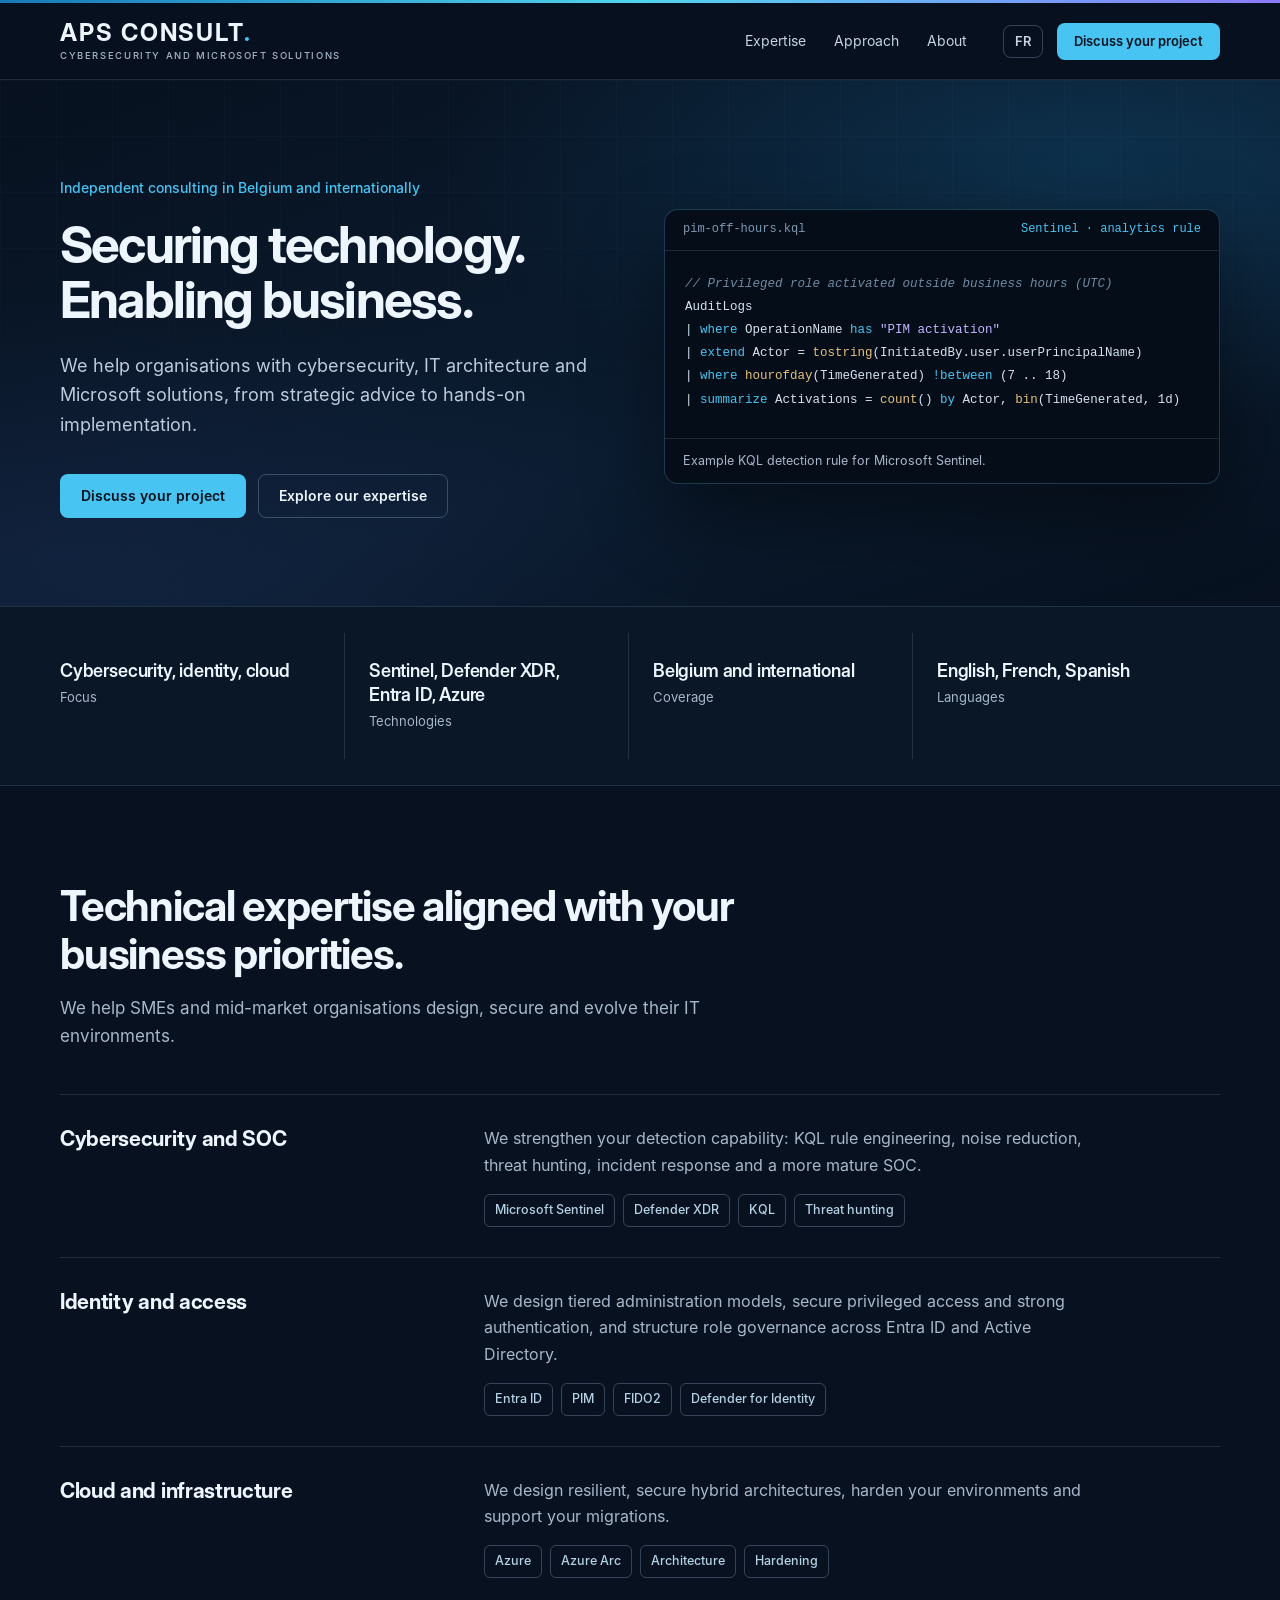
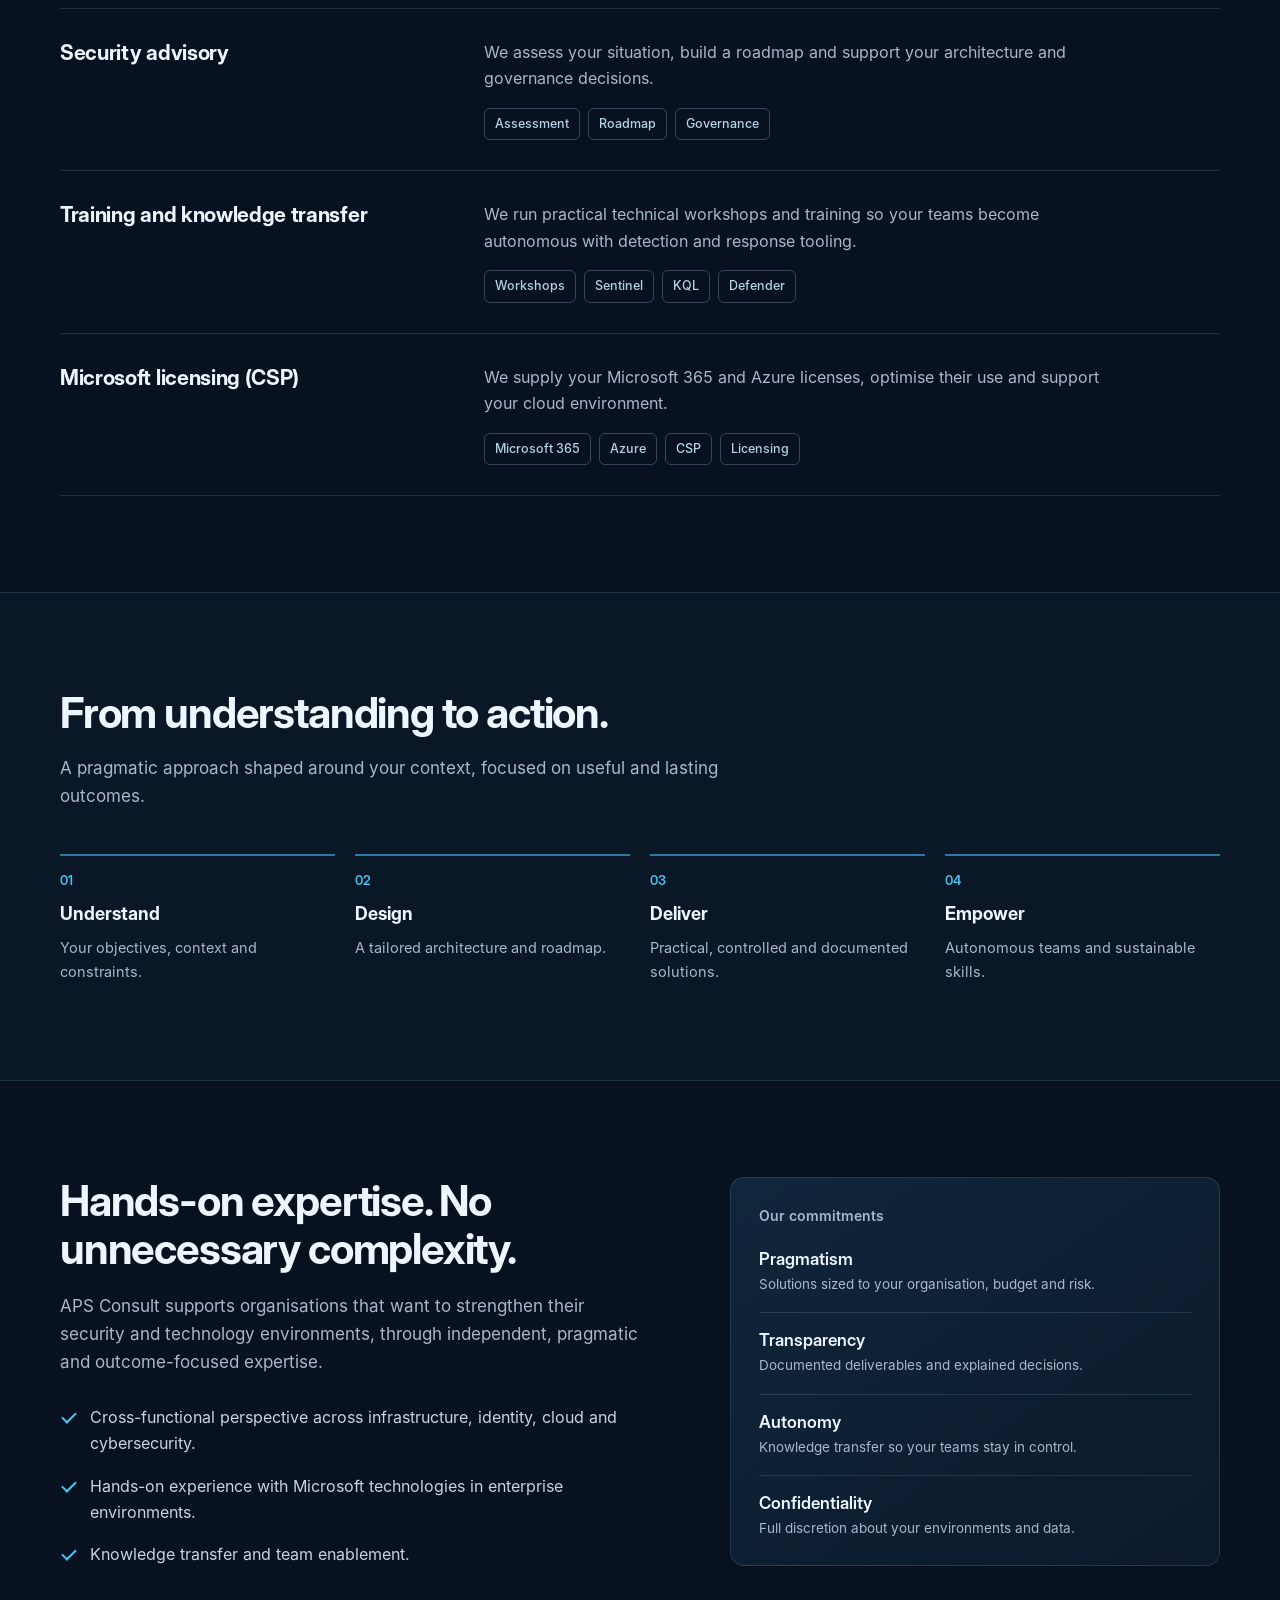
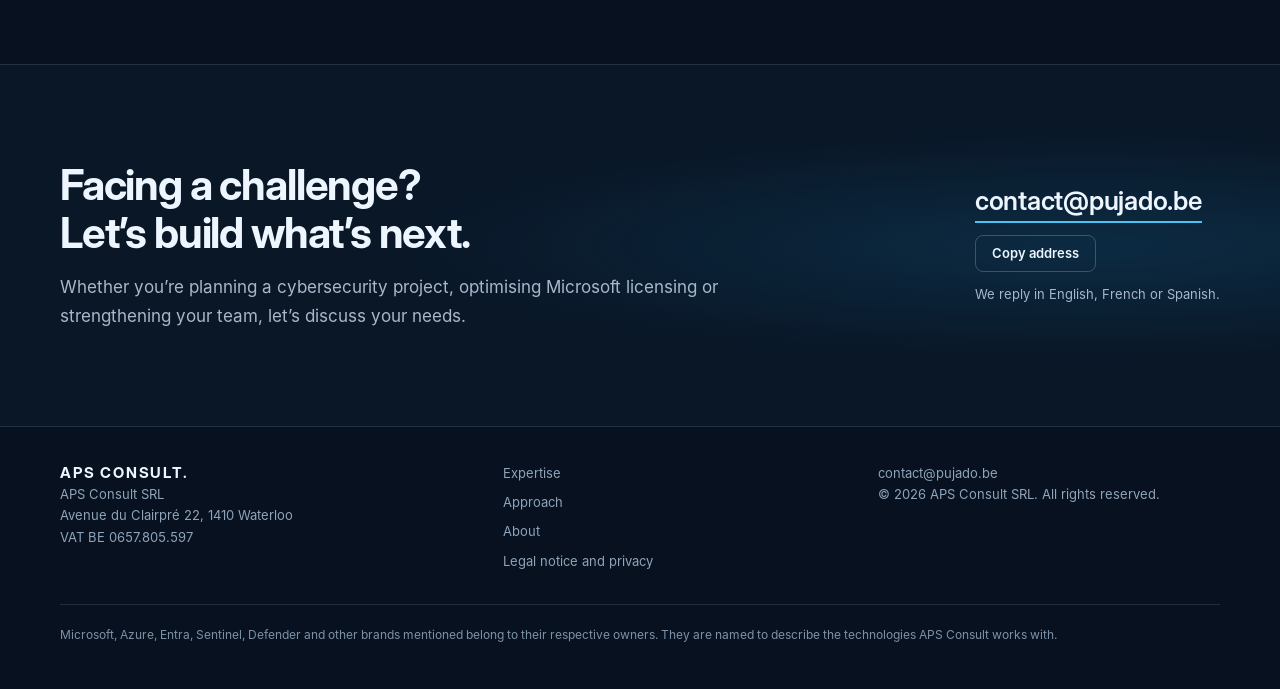
==== en/index.html @ bc7fdc6e "Add files via upload" ====
<!doctype html>
<html lang="en">
<head>
  <meta charset="utf-8">
  <meta name="viewport" content="width=device-width, initial-scale=1">
  <title>APS Consult | Cybersecurity, IT architecture and Microsoft consulting</title>
  <meta name="description" content="APS Consult — independent consulting in cybersecurity, IT architecture and Microsoft solutions (Sentinel, Defender XDR, Entra ID, Azure). Belgium and international.">
  <meta name="theme-color" content="#07111f">
  <meta name="color-scheme" content="dark">
  <meta name="referrer" content="strict-origin-when-cross-origin">
  <meta http-equiv="Content-Security-Policy" content="default-src 'self'; img-src 'self' data:; style-src 'self'; script-src 'self'; font-src 'self'; object-src 'none'; base-uri 'self'; form-action 'self'">
  <link rel="canonical" href="https://pujado.be/en/">
  <link rel="alternate" hreflang="fr" href="https://pujado.be/">
  <link rel="alternate" hreflang="en" href="https://pujado.be/en/">
  <link rel="alternate" hreflang="x-default" href="https://pujado.be/">
  <link rel="icon" href="/assets/favicon.svg" type="image/svg+xml">
  <link rel="icon" href="/favicon.ico" sizes="48x48">
  <link rel="apple-touch-icon" href="/assets/apple-touch-icon.png">
  <link rel="preload" href="/assets/fonts/InterDisplay-Bold.woff2" as="font" type="font/woff2" crossorigin>
  <link rel="stylesheet" href="/assets/style.css">
  <script src="/assets/main.js"></script>
  <meta property="og:type" content="website">
  <meta property="og:site_name" content="APS Consult">
  <meta property="og:locale" content="en_GB">
  <meta property="og:title" content="APS Consult | Cybersecurity, IT architecture and Microsoft consulting">
  <meta property="og:description" content="APS Consult — independent consulting in cybersecurity, IT architecture and Microsoft solutions (Sentinel, Defender XDR, Entra ID, Azure). Belgium and international.">
  <meta property="og:url" content="https://pujado.be/en/">
  <meta property="og:image" content="https://pujado.be/assets/og-image.png">
  <meta property="og:image:width" content="1200">
  <meta property="og:image:height" content="630">
  <meta property="og:image:alt" content="APS Consult — Cybersecurity and Microsoft solutions">
  <meta name="twitter:card" content="summary_large_image">
  <meta name="twitter:title" content="APS Consult | Cybersecurity, IT architecture and Microsoft consulting">
  <meta name="twitter:description" content="APS Consult — independent consulting in cybersecurity, IT architecture and Microsoft solutions (Sentinel, Defender XDR, Entra ID, Azure). Belgium and international.">
  <meta name="twitter:image" content="https://pujado.be/assets/og-image.png">
  <script type="application/ld+json">{"@context":"https://schema.org","@type":"ProfessionalService","name":"APS Consult","url":"https://pujado.be/en/","email":"contact@pujado.be","legalName":"APS Consult SRL","vatID":"BE0657805597","address":{"@type":"PostalAddress","streetAddress":"Avenue du Clairpré 22","postalCode":"1410","addressLocality":"Waterloo","addressCountry":"BE"},"description":"APS Consult — independent consulting in cybersecurity, IT architecture and Microsoft solutions (Sentinel, Defender XDR, Entra ID, Azure). Belgium and international.","areaServed":["BE","EU"],"knowsLanguage":["fr","en","es"],"knowsAbout":["Cybersecurity","Microsoft Sentinel","Microsoft Defender XDR","Microsoft Entra ID","Azure","IT architecture","Identity and access management"]}</script>
</head>
<body>
<a class="skip" href="#main">Skip to content</a>
<div class="topline"></div>
<header class="site-header"><div class="wrap nav">
  <a class="brand" href="/en/" aria-label="APS Consult — home"><b>APS CONSULT<i>.</i></b><small>Cybersecurity and Microsoft solutions</small></a>
  <button class="menu-toggle" type="button" aria-expanded="false" aria-controls="nav-panel" data-open="Menu" data-close="Close">Menu</button>
  <div class="nav-panel" id="nav-panel">
    <nav aria-label="Main navigation"><a href="/en/#services">Expertise</a><a href="/en/#approach">Approach</a><a href="/en/#about">About</a></nav>
    <div class="nav-actions">
      <a class="lang" href="/" hreflang="fr" lang="fr" aria-label="Français">FR</a>
      <a class="btn primary small" href="/en/#contact">Discuss your project</a>
    </div>
  </div>
</div></header>

<main id="main">
<section class="hero"><div class="wrap hero-grid">
  <div>
    <p class="kicker">Independent consulting in Belgium and internationally</p>
    <h1>Securing technology.<br>Enabling business.</h1>
    <p class="lead">We help organisations with cybersecurity, IT architecture and Microsoft solutions, from strategic advice to hands-on implementation.</p>
    <div class="actions"><a class="btn primary" href="#contact">Discuss your project</a><a class="btn ghost" href="#services">Explore our expertise</a></div>
  </div>
  <figure class="code-panel">
    <div class="code-bar"><span>pim-off-hours.kql</span><span>Sentinel · analytics rule</span></div>
    <pre><code><span class="ln"><span class="c">// Privileged role activated outside business hours (UTC)</span></span><span class="ln">AuditLogs</span><span class="ln">| <span class="k">where</span> OperationName <span class="k">has</span> <span class="s">"PIM activation"</span></span><span class="ln">| <span class="k">extend</span> Actor = <span class="f">tostring</span>(InitiatedBy.user.userPrincipalName)</span><span class="ln">| <span class="k">where</span> <span class="f">hourofday</span>(TimeGenerated) <span class="k">!between</span> (7 .. 18)</span><span class="ln">| <span class="k">summarize</span> Activations = <span class="f">count</span>() <span class="k">by</span> Actor, <span class="f">bin</span>(TimeGenerated, 1d)</span></code></pre>
    <figcaption>Example KQL detection rule for Microsoft Sentinel.</figcaption>
  </figure>
</div></section>

<div class="facts"><div class="wrap"><dl aria-label="Key facts"><div><dt>Focus</dt><dd>Cybersecurity, identity, cloud</dd></div><div><dt>Technologies</dt><dd>Sentinel, Defender XDR, Entra ID, Azure</dd></div><div><dt>Coverage</dt><dd>Belgium and international</dd></div><div><dt>Languages</dt><dd>English, French, Spanish</dd></div></dl></div></div>

<section id="services"><div class="wrap">
  <div class="section-head"><h2>Technical expertise aligned with your business priorities.</h2><p>We help SMEs and mid-market organisations design, secure and evolve their IT environments.</p></div>
  <div class="services">
    <article class="service"><h3>Cybersecurity and SOC</h3><div><p>We strengthen your detection capability: KQL rule engineering, noise reduction, threat hunting, incident response and a more mature SOC.</p><ul class="tags"><li>Microsoft Sentinel</li><li>Defender XDR</li><li>KQL</li><li>Threat hunting</li></ul></div></article>
    <article class="service"><h3>Identity and access</h3><div><p>We design tiered administration models, secure privileged access and strong authentication, and structure role governance across Entra ID and Active Directory.</p><ul class="tags"><li>Entra ID</li><li>PIM</li><li>FIDO2</li><li>Defender for Identity</li></ul></div></article>
    <article class="service"><h3>Cloud and infrastructure</h3><div><p>We design resilient, secure hybrid architectures, harden your environments and support your migrations.</p><ul class="tags"><li>Azure</li><li>Azure Arc</li><li>Architecture</li><li>Hardening</li></ul></div></article>
    <article class="service"><h3>Security advisory</h3><div><p>We assess your situation, build a roadmap and support your architecture and governance decisions.</p><ul class="tags"><li>Assessment</li><li>Roadmap</li><li>Governance</li></ul></div></article>
    <article class="service"><h3>Training and knowledge transfer</h3><div><p>We run practical technical workshops and training so your teams become autonomous with detection and response tooling.</p><ul class="tags"><li>Workshops</li><li>Sentinel</li><li>KQL</li><li>Defender</li></ul></div></article>
    <article class="service" id="csp"><h3>Microsoft licensing (CSP)</h3><div><p>We supply your Microsoft 365 and Azure licenses, optimise their use and support your cloud environment.</p><ul class="tags"><li>Microsoft 365</li><li>Azure</li><li>CSP</li><li>Licensing</li></ul></div></article>
    </div>
</div></section>

<section class="alt" id="approach"><div class="wrap">
  <div class="section-head"><h2>From understanding to action.</h2><p>A pragmatic approach shaped around your context, focused on useful and lasting outcomes.</p></div>
  <ol class="steps"><li class="step"><h3>Understand</h3><p>Your objectives, context and constraints.</p></li><li class="step"><h3>Design</h3><p>A tailored architecture and roadmap.</p></li><li class="step"><h3>Deliver</h3><p>Practical, controlled and documented solutions.</p></li><li class="step"><h3>Empower</h3><p>Autonomous teams and sustainable skills.</p></li></ol>
</div></section>

<section class="about" id="about"><div class="wrap about-grid">
  <div>
    <h2>Hands-on expertise. No unnecessary complexity.</h2>
    <p class="intro">APS Consult supports organisations that want to strengthen their security and technology environments, through independent, pragmatic and outcome-focused expertise.</p>
    <ul class="checks"><li>Cross-functional perspective across infrastructure, identity, cloud and cybersecurity.</li><li>Hands-on experience with Microsoft technologies in enterprise environments.</li><li>Knowledge transfer and team enablement.</li></ul>
  </div>
  <div class="pillars"><h3>Our commitments</h3><ul><li><strong>Pragmatism</strong><span>Solutions sized to your organisation, budget and risk.</span></li><li><strong>Transparency</strong><span>Documented deliverables and explained decisions.</span></li><li><strong>Autonomy</strong><span>Knowledge transfer so your teams stay in control.</span></li><li><strong>Confidentiality</strong><span>Full discretion about your environments and data.</span></li></ul></div>
</div></section>

<section class="contact" id="contact"><div class="wrap contact-box">
  <div><h2>Facing a challenge?<br>Let’s build what’s next.</h2><p>Whether you’re planning a cybersecurity project, optimising Microsoft licensing or strengthening your team, let’s discuss your needs.</p></div>
  <div class="contact-actions">
    <a class="mail" href="mailto:contact@pujado.be?subject=Contact%20from%20pujado.be">contact@pujado.be</a>
    <button class="btn ghost small js-only" type="button" data-copy="contact@pujado.be" data-done="Address copied">Copy address</button>
    <small>We reply in English, French or Spanish.</small>
  </div>
</div></section>
</main>
<footer><div class="wrap foot">
  <div><strong>APS CONSULT.</strong><br>APS Consult SRL<br>Avenue du Clairpré 22, 1410 Waterloo<br>VAT BE 0657.805.597</div>
  <div><ul><li><a href="/en/#services">Expertise</a></li><li><a href="/en/#approach">Approach</a></li><li><a href="/en/#about">About</a></li><li><a href="/en/legal-notice.html">Legal notice and privacy</a></li></ul></div>
  <div><a href="mailto:contact@pujado.be">contact@pujado.be</a><br>© 2026 APS Consult SRL. All rights reserved.</div>
  <p class="fineprint">Microsoft, Azure, Entra, Sentinel, Defender and other brands mentioned belong to their respective owners. They are named to describe the technologies APS Consult works with.</p>
</div></footer>
</body>
</html>
---- assets/style.css ----
/* PUJADO — shared stylesheet. Self-hosted fonts, no third-party requests. */
@font-face{font-family:"Inter";src:url(/assets/fonts/Inter-Regular.woff2) format("woff2");font-weight:400;font-style:normal;font-display:swap}
@font-face{font-family:"Inter";src:url(/assets/fonts/Inter-Medium.woff2) format("woff2");font-weight:500;font-style:normal;font-display:swap}
@font-face{font-family:"Inter";src:url(/assets/fonts/Inter-SemiBold.woff2) format("woff2");font-weight:600;font-style:normal;font-display:swap}
@font-face{font-family:"Inter Display";src:url(/assets/fonts/InterDisplay-SemiBold.woff2) format("woff2");font-weight:600;font-style:normal;font-display:swap}
@font-face{font-family:"Inter Display";src:url(/assets/fonts/InterDisplay-Bold.woff2) format("woff2");font-weight:700;font-style:normal;font-display:swap}

:root{
  --bg:#07111f;--bg-2:#091727;--panel:#0d1b2d;--code:#050d18;
  --text:#edf5ff;--muted:#a8b8cb;--soft:#c6d4e3;
  --blue:#47c4f2;--violet:#8c7bff;--line:rgba(164,190,220,.16);--line-strong:rgba(164,190,220,.3);
  --max:1160px;
  --font:"Inter",system-ui,-apple-system,"Segoe UI",Roboto,"Helvetica Neue",Arial,sans-serif;
  --display:"Inter Display","Inter",system-ui,-apple-system,"Segoe UI",Roboto,Arial,sans-serif;
  --mono:ui-monospace,"SF Mono","Cascadia Code",Consolas,"Liberation Mono",Menlo,monospace;
}
*{box-sizing:border-box}
html{-webkit-text-size-adjust:100%;scroll-padding-top:92px}
@media (prefers-reduced-motion:no-preference){html{scroll-behavior:smooth}}
body{margin:0;background:var(--bg);color:var(--text);font:400 16px/1.65 var(--font);-webkit-font-smoothing:antialiased;text-rendering:optimizeLegibility}
img,svg{max-width:100%}
a{color:inherit;text-decoration:none}
p{margin:0}
.wrap{width:min(var(--max),calc(100% - 48px));margin-inline:auto}
:focus-visible{outline:2px solid var(--blue);outline-offset:3px;border-radius:4px}
.skip{position:absolute;left:16px;top:-60px;background:var(--blue);color:#04111d;font-weight:600;padding:10px 16px;border-radius:8px;z-index:100}
.skip:focus{top:12px}

/* Buttons */
.btn{display:inline-flex;align-items:center;justify-content:center;gap:8px;font:600 14px/1 var(--font);padding:14px 20px;border-radius:8px;border:1px solid transparent;cursor:pointer;transition:background-color .2s,border-color .2s,color .2s}
.btn.primary{background:var(--blue);color:#04111d}
.btn.primary:hover{background:#7ad8f7}
.btn.ghost{border-color:var(--line-strong);color:var(--text);background:transparent}
.btn.ghost:hover{border-color:var(--blue);color:var(--blue)}
.btn.small{padding:11px 16px;font-size:13px}

/* Header */
.topline{height:3px;background:linear-gradient(90deg,#1679b9,#51d4ed,var(--violet))}
.site-header{position:sticky;top:0;z-index:50;background:rgba(7,17,31,.92);-webkit-backdrop-filter:blur(14px);backdrop-filter:blur(14px);border-bottom:1px solid var(--line)}
.nav{min-height:76px;display:flex;align-items:center;justify-content:space-between;gap:24px}
.brand{display:flex;flex-direction:column;line-height:1}
.brand b{font:700 24px/1 var(--display);letter-spacing:.08em}
.brand b i{font-style:normal;color:var(--blue)}
.brand small{margin-top:6px;font:500 9.5px/1 var(--font);letter-spacing:.17em;text-transform:uppercase;color:var(--muted);white-space:nowrap}
.nav-panel{display:flex;align-items:center;gap:36px}
.nav-panel nav{display:flex;gap:28px;font-size:14px;color:var(--soft)}
.nav-panel nav a{padding:6px 0;border-bottom:1px solid transparent}
.nav-panel nav a:hover{color:var(--blue);border-bottom-color:var(--blue)}
.nav-actions{display:flex;align-items:center;gap:14px}
.lang{font:600 13px/1 var(--font);padding:9px 11px;border:1px solid var(--line-strong);border-radius:8px;color:var(--soft)}
.lang:hover{border-color:var(--blue);color:var(--blue)}
.menu-toggle{display:none;font:600 13px/1 var(--font);color:var(--text);background:transparent;border:1px solid var(--line-strong);border-radius:8px;padding:10px 14px;cursor:pointer}

/* Hero */
.hero{position:relative;overflow:hidden;padding:96px 0 88px;background:radial-gradient(ellipse at 85% 15%,rgba(25,128,185,.22),transparent 42%),radial-gradient(ellipse at 5% 90%,rgba(67,91,180,.12),transparent 38%),linear-gradient(160deg,#07111f,#0b1c30 60%,#07111f)}
.hero::after{content:"";position:absolute;inset:0;background-image:linear-gradient(rgba(117,173,218,.04) 1px,transparent 1px),linear-gradient(90deg,rgba(117,173,218,.04) 1px,transparent 1px);background-size:56px 56px;-webkit-mask-image:linear-gradient(to bottom,#000,transparent 85%);mask-image:linear-gradient(to bottom,#000,transparent 85%);pointer-events:none}
.hero-grid{position:relative;z-index:1;display:grid;grid-template-columns:minmax(0,1fr) minmax(0,1fr);gap:48px;align-items:center}
.kicker{font-size:14px;font-weight:500;color:var(--blue);margin-bottom:18px}
h1,h2,h3{font-family:var(--display);font-weight:700;margin:0}
.hero h1{text-wrap:balance;font-size:clamp(34px,4vw,54px);line-height:1.07;letter-spacing:-.035em;max-width:16em}
.lead{font-size:18px;line-height:1.65;color:#bdccdc;max-width:34em;margin-top:24px}
.actions{display:flex;flex-wrap:wrap;gap:12px;margin-top:34px}

/* Code panel (hero signature element) */
.code-panel{margin:0;border:1px solid rgba(87,180,222,.28);border-radius:14px;background:var(--code);box-shadow:0 30px 80px rgba(0,0,0,.45);overflow:hidden}
.code-bar{display:flex;justify-content:space-between;gap:12px;padding:12px 18px;border-bottom:1px solid var(--line);font:500 12px/1.3 var(--mono);color:#7f9ab3}
.code-bar span:last-child{color:var(--blue)}
.code-panel pre{margin:0;padding:22px 20px 26px;overflow-x:auto;font:400 12.5px/1.85 var(--mono);color:#d5e3f1;tab-size:2}
.code-panel code{font:inherit}
.ln{display:block;white-space:pre}
.c{color:#6f8aa3;font-style:italic}.k{color:var(--blue)}.s{color:#c3b6ff}.f{color:#e6c07b}
.code-panel figcaption{padding:12px 18px;border-top:1px solid var(--line);font-size:12.5px;color:var(--muted)}
@media (prefers-reduced-motion:no-preference){
  .ln{animation:ln-in .5s ease both}
  .ln:nth-child(1){animation-delay:.15s}.ln:nth-child(2){animation-delay:.3s}.ln:nth-child(3){animation-delay:.45s}
  .ln:nth-child(4){animation-delay:.6s}.ln:nth-child(5){animation-delay:.75s}.ln:nth-child(6){animation-delay:.9s}
  @keyframes ln-in{from{opacity:0;transform:translateX(-6px)}to{opacity:1;transform:none}}
}

/* Facts strip */
.facts{background:var(--bg-2);border-block:1px solid var(--line)}
.facts dl{display:grid;grid-template-columns:repeat(4,1fr);margin:0}
.facts div{display:flex;flex-direction:column-reverse;justify-content:flex-end;gap:4px;padding:26px 24px;border-left:1px solid var(--line)}
.facts div:first-child{border-left:0;padding-left:0}
.facts dt{font-size:13px;color:var(--muted)}
.facts dd{margin:0;font:600 18px/1.35 var(--display);letter-spacing:-.01em}

/* Sections */
section{padding:96px 0}
.section-head{max-width:720px;margin-bottom:44px}
.section-head h2,.about h2,.contact h2{font-size:clamp(28px,3.6vw,42px);line-height:1.15;letter-spacing:-.028em}
.section-head p{color:var(--muted);margin-top:16px;font-size:17px}
.alt{background:var(--bg-2);border-block:1px solid var(--line)}

/* Services — ruled list rather than a card grid */
.services{border-top:1px solid var(--line)}
.service{display:grid;grid-template-columns:minmax(220px,1fr) 2fr;gap:14px 56px;padding:30px 0;border-bottom:1px solid var(--line)}
.service h3{font-size:21px;line-height:1.3;letter-spacing:-.015em}
.service p{color:var(--muted);max-width:62ch}
.tags{list-style:none;display:flex;flex-wrap:wrap;gap:8px;margin:16px 0 0;padding:0}
.tags li{font-size:12.5px;font-weight:500;color:#b5d3e6;border:1px solid var(--line-strong);padding:5px 10px;border-radius:6px}

/* Approach */
.steps{list-style:none;display:grid;grid-template-columns:repeat(4,1fr);gap:20px;margin:0;padding:0;counter-reset:s}
.step{border-top:2px solid #287ba5;padding-top:18px;counter-increment:s}
.step::before{content:counter(s,decimal-leading-zero);display:block;font:600 13px/1 var(--display);color:var(--blue);margin-bottom:12px}
.step h3{font-size:18px;margin-bottom:8px}
.step p{font-size:14.5px;color:var(--muted)}

/* About */
.about-grid{display:grid;grid-template-columns:1.1fr .9fr;gap:72px;align-items:start}
.about p.intro{color:var(--muted);font-size:17px;margin-top:18px;max-width:34em}
.checks{list-style:none;margin:28px 0 0;padding:0;display:grid;gap:16px}
.checks li{position:relative;padding-left:30px;color:var(--soft)}
.checks li::before{content:"";position:absolute;left:2px;top:.5em;width:12px;height:6px;border-left:2px solid var(--blue);border-bottom:2px solid var(--blue);transform:rotate(-45deg)}
.pillars{border:1px solid var(--line);border-radius:14px;background:linear-gradient(145deg,#10263c,#0b192a);padding:8px 28px}
.pillars h3{font:600 14px/1.4 var(--font);color:var(--muted);padding:20px 0 6px}
.pillars ul{list-style:none;margin:0;padding:0}
.pillars li{padding:16px 0;border-top:1px solid var(--line)}
.pillars li:first-child{border-top:0}
.pillars strong{display:block;font:600 17px/1.3 var(--display)}
.pillars span{font-size:13.5px;color:var(--muted)}
.pillars .note{font-size:13px;color:var(--muted);border-top:1px solid var(--line);padding:18px 0 20px}

/* Contact */
.contact{background:radial-gradient(ellipse at 85% 50%,rgba(23,121,177,.2),transparent 45%),var(--bg-2);border-block:1px solid var(--line)}
.contact-box{display:flex;align-items:center;justify-content:space-between;gap:48px}
.contact p{color:var(--muted);max-width:40em;margin-top:16px;font-size:17px}
.contact-actions{display:flex;flex-direction:column;align-items:flex-start;gap:12px;flex:0 0 auto}
.mail{font:600 clamp(20px,2.4vw,26px)/1.2 var(--display);letter-spacing:-.01em;border-bottom:2px solid var(--blue);padding-bottom:4px}
.mail:hover{color:var(--blue)}
.contact-actions small{color:var(--muted);font-size:13px}
.js-only{display:none}.js .js-only{display:inline-flex}

/* Footer */
footer{padding:36px 0 44px;color:#8fa4ba;font-size:13px}
.foot{display:grid;grid-template-columns:1.2fr 1fr 1fr;gap:32px}
.foot strong{color:var(--text);font:700 15px/1 var(--display);letter-spacing:.12em}
.foot a:hover{color:var(--blue)}
.foot ul{list-style:none;margin:0;padding:0;display:grid;gap:8px}
.fineprint{grid-column:1/-1;border-top:1px solid var(--line);padding-top:20px;font-size:12px;line-height:1.6;color:#7d92a8}

/* Legal / prose pages */
.page-head{padding:72px 0 8px}
.page-head h1{font-size:clamp(32px,4.4vw,48px);line-height:1.1;letter-spacing:-.03em}
.page-head p{color:var(--muted);margin-top:14px}
.prose{padding:24px 0 96px;max-width:760px}
.prose h2{font-size:22px;letter-spacing:-.015em;margin:44px 0 12px}
.prose p,.prose li{color:var(--soft)}
.prose p+p{margin-top:12px}
.prose ul{padding-left:20px;margin:12px 0}
.prose a{color:var(--blue);border-bottom:1px solid rgba(71,196,242,.4)}
.prose dl{display:grid;grid-template-columns:minmax(150px,220px) 1fr;gap:10px 24px;margin:14px 0}
.prose dt{color:var(--muted)}.prose dd{margin:0;color:var(--text)}
mark.todo{background:#f5c542;color:#1a1300;padding:1px 6px;border-radius:4px;font-weight:600}
.center{min-height:62vh;display:grid;place-content:center;text-align:center;gap:20px;padding:80px 0}
.center h1{font-size:clamp(34px,5vw,56px);letter-spacing:-.03em}
.center .actions{justify-content:center;margin-top:8px}

/* Responsive */
@media (max-width:980px){
  .hero{padding:68px 0 64px}
  .hero-grid,.about-grid{grid-template-columns:1fr;gap:44px}
  .facts dl{grid-template-columns:1fr 1fr}
  .facts div:nth-child(3){border-left:0;padding-left:0}
  .facts div:nth-child(n+3){border-top:1px solid var(--line)}
  .service{grid-template-columns:1fr;gap:10px}
  .steps{grid-template-columns:1fr 1fr;gap:28px 20px}
  .contact-box{flex-direction:column;align-items:flex-start}
  .foot{grid-template-columns:1fr 1fr}
  .foot>div:first-child{grid-column:1/-1}
}
@media (max-width:900px){
  .js .menu-toggle{display:inline-flex}
  .js .nav-panel{display:none;position:absolute;left:0;right:0;top:100%;flex-direction:column;align-items:stretch;gap:20px;padding:20px 24px 26px;background:#07111f;border-bottom:1px solid var(--line)}
  .js .site-header.open .nav-panel{display:flex}
  .nav-panel{gap:22px;flex-wrap:wrap}
  .nav-panel nav{flex-direction:column;gap:6px;font-size:16px}
  .nav-panel nav a{padding:10px 0;border-bottom:1px solid var(--line)}
  .nav-actions{justify-content:space-between}
  .nav{position:relative;flex-wrap:wrap}
}
@media (max-width:560px){
  .wrap{width:min(var(--max),calc(100% - 32px))}
  section{padding:68px 0}
  .brand b{font-size:22px}
  .brand small{font-size:8px;letter-spacing:.13em}
  .lead{font-size:16.5px}
  .actions .btn{flex:1 1 100%}
  .steps,.facts dl{grid-template-columns:1fr}
  .facts div{border-left:0;padding-left:0}
  .facts div+div{border-top:1px solid var(--line)}
  .code-panel pre{font-size:12px}
  .foot{grid-template-columns:1fr}
  .prose dl{grid-template-columns:1fr;gap:2px}
  .prose dd{margin-bottom:12px}
}
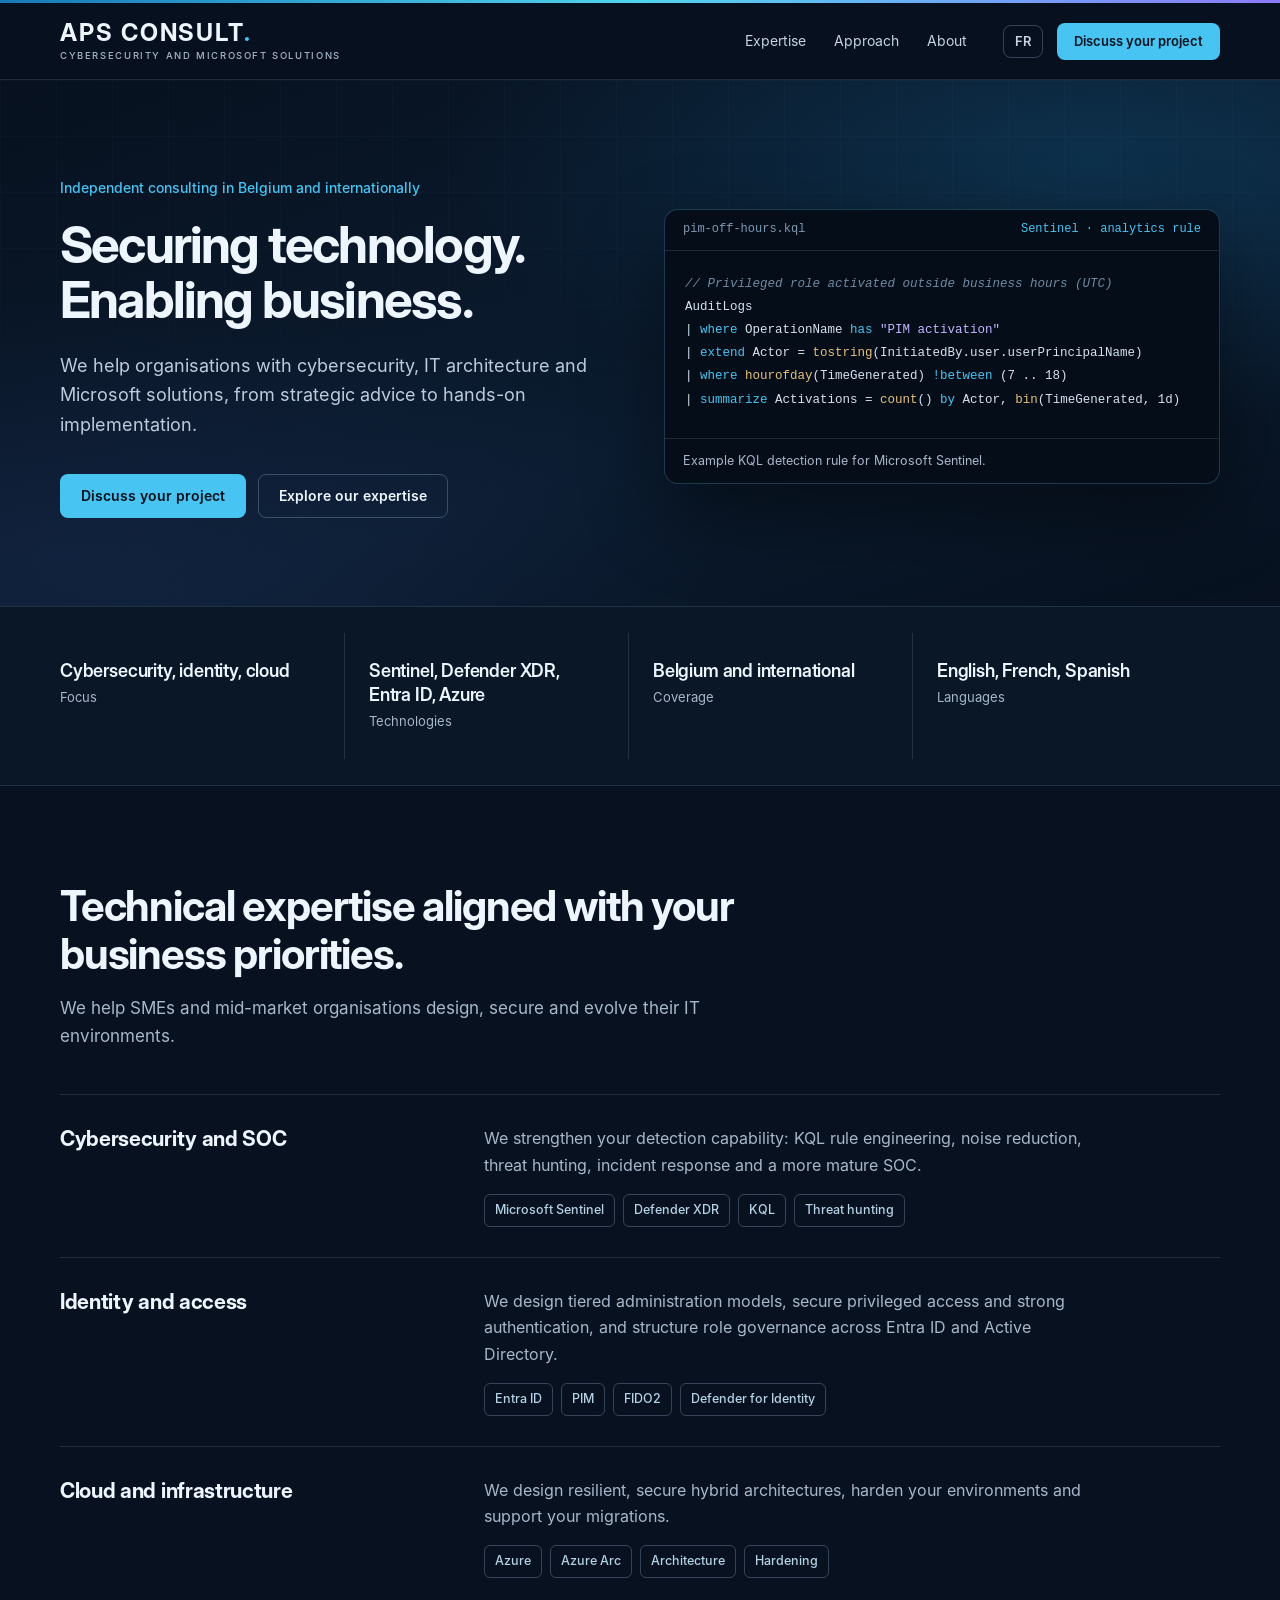
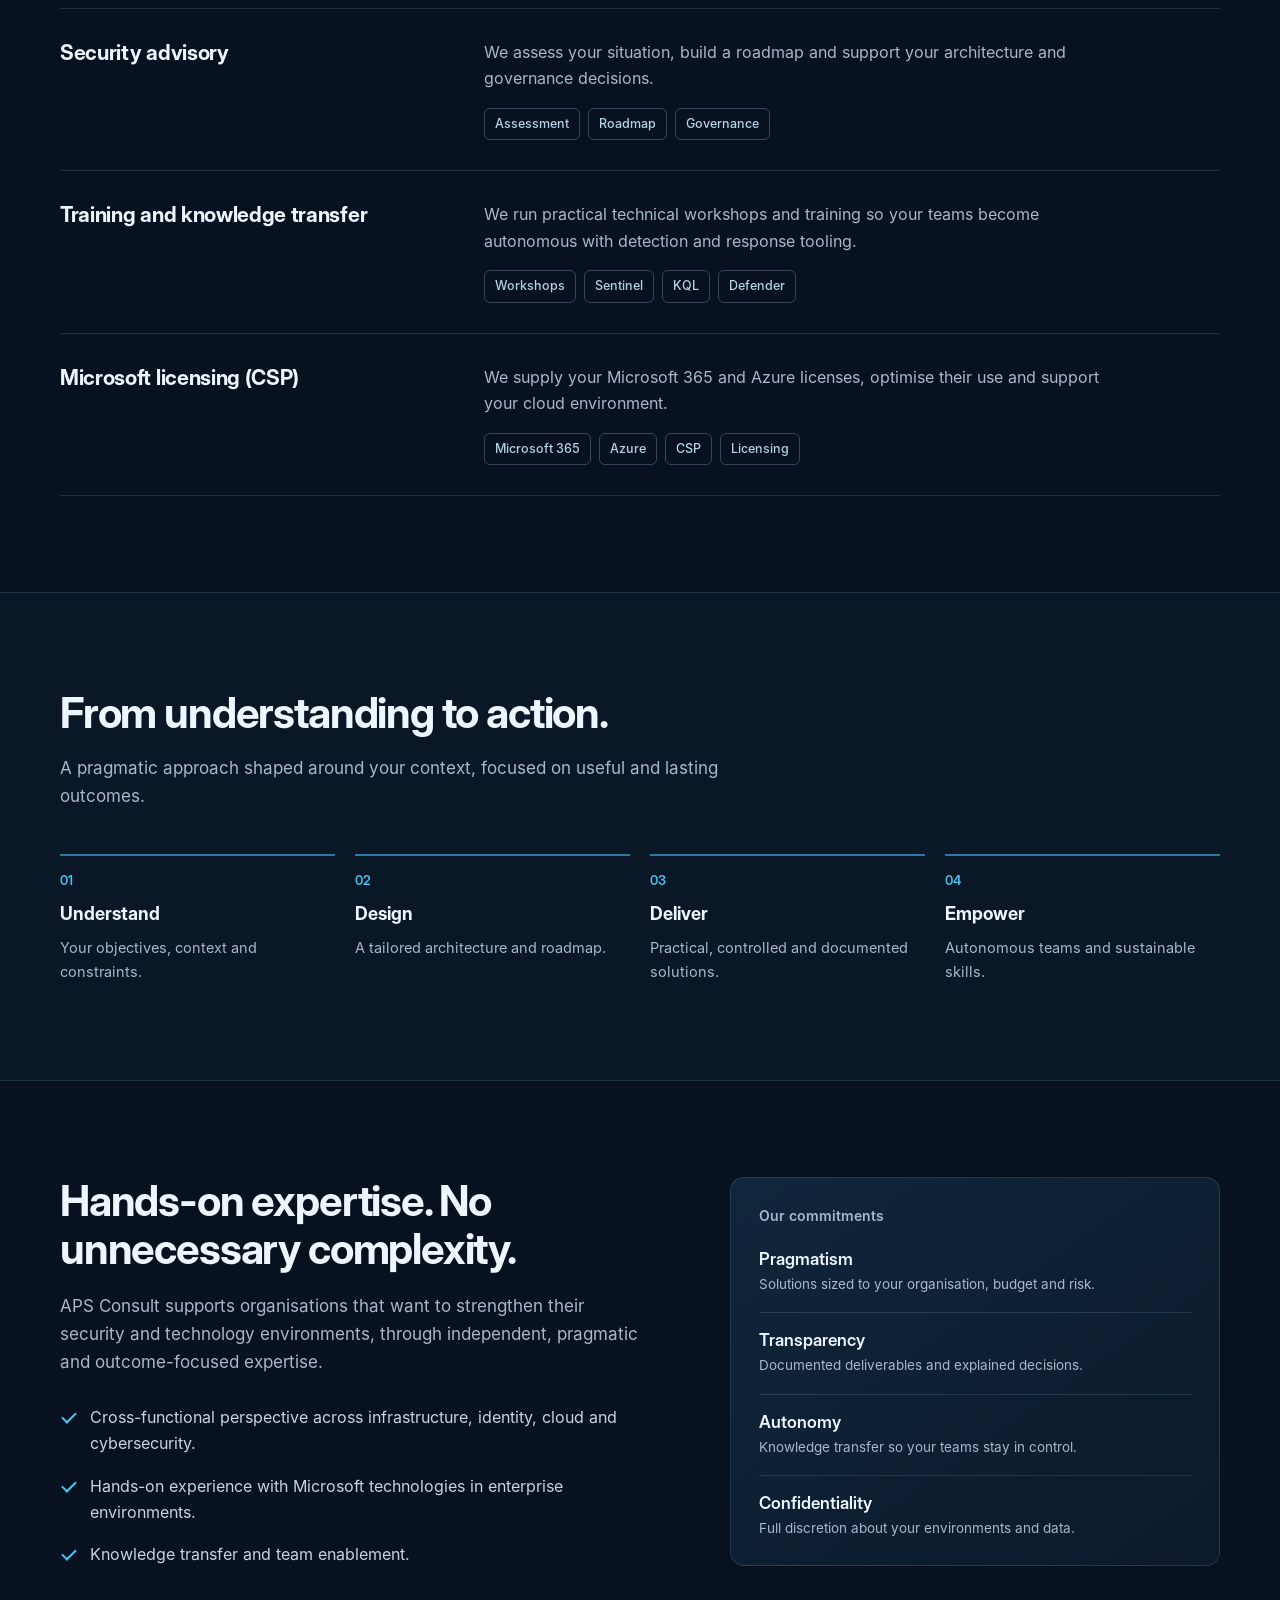
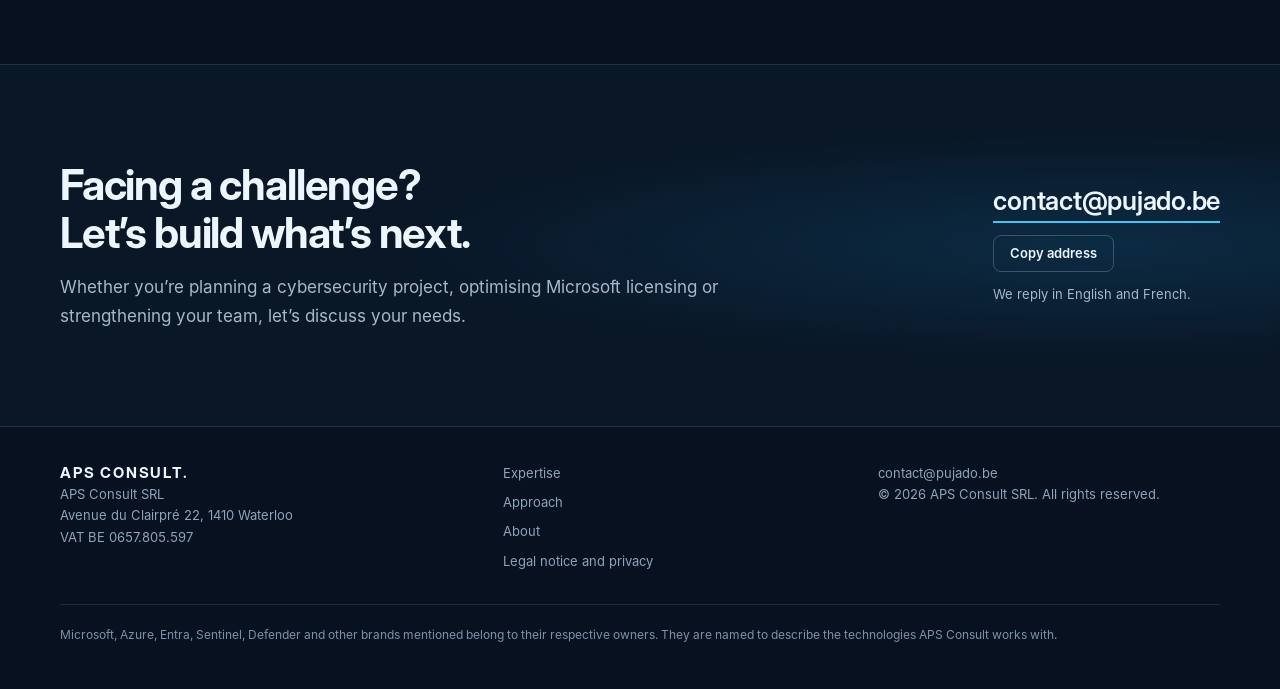
==== commit bae98d84: "Update language options in contact section" ====
--- a/en/index.html
+++ b/en/index.html
@@ -98,7 +98,7 @@
   <div class="contact-actions">
     <a class="mail" href="mailto:contact@pujado.be?subject=Contact%20from%20pujado.be">contact@pujado.be</a>
     <button class="btn ghost small js-only" type="button" data-copy="contact@pujado.be" data-done="Address copied">Copy address</button>
-    <small>We reply in English, French or Spanish.</small>
+    <small>We reply in English and French.</small>
   </div>
 </div></section>
 </main>
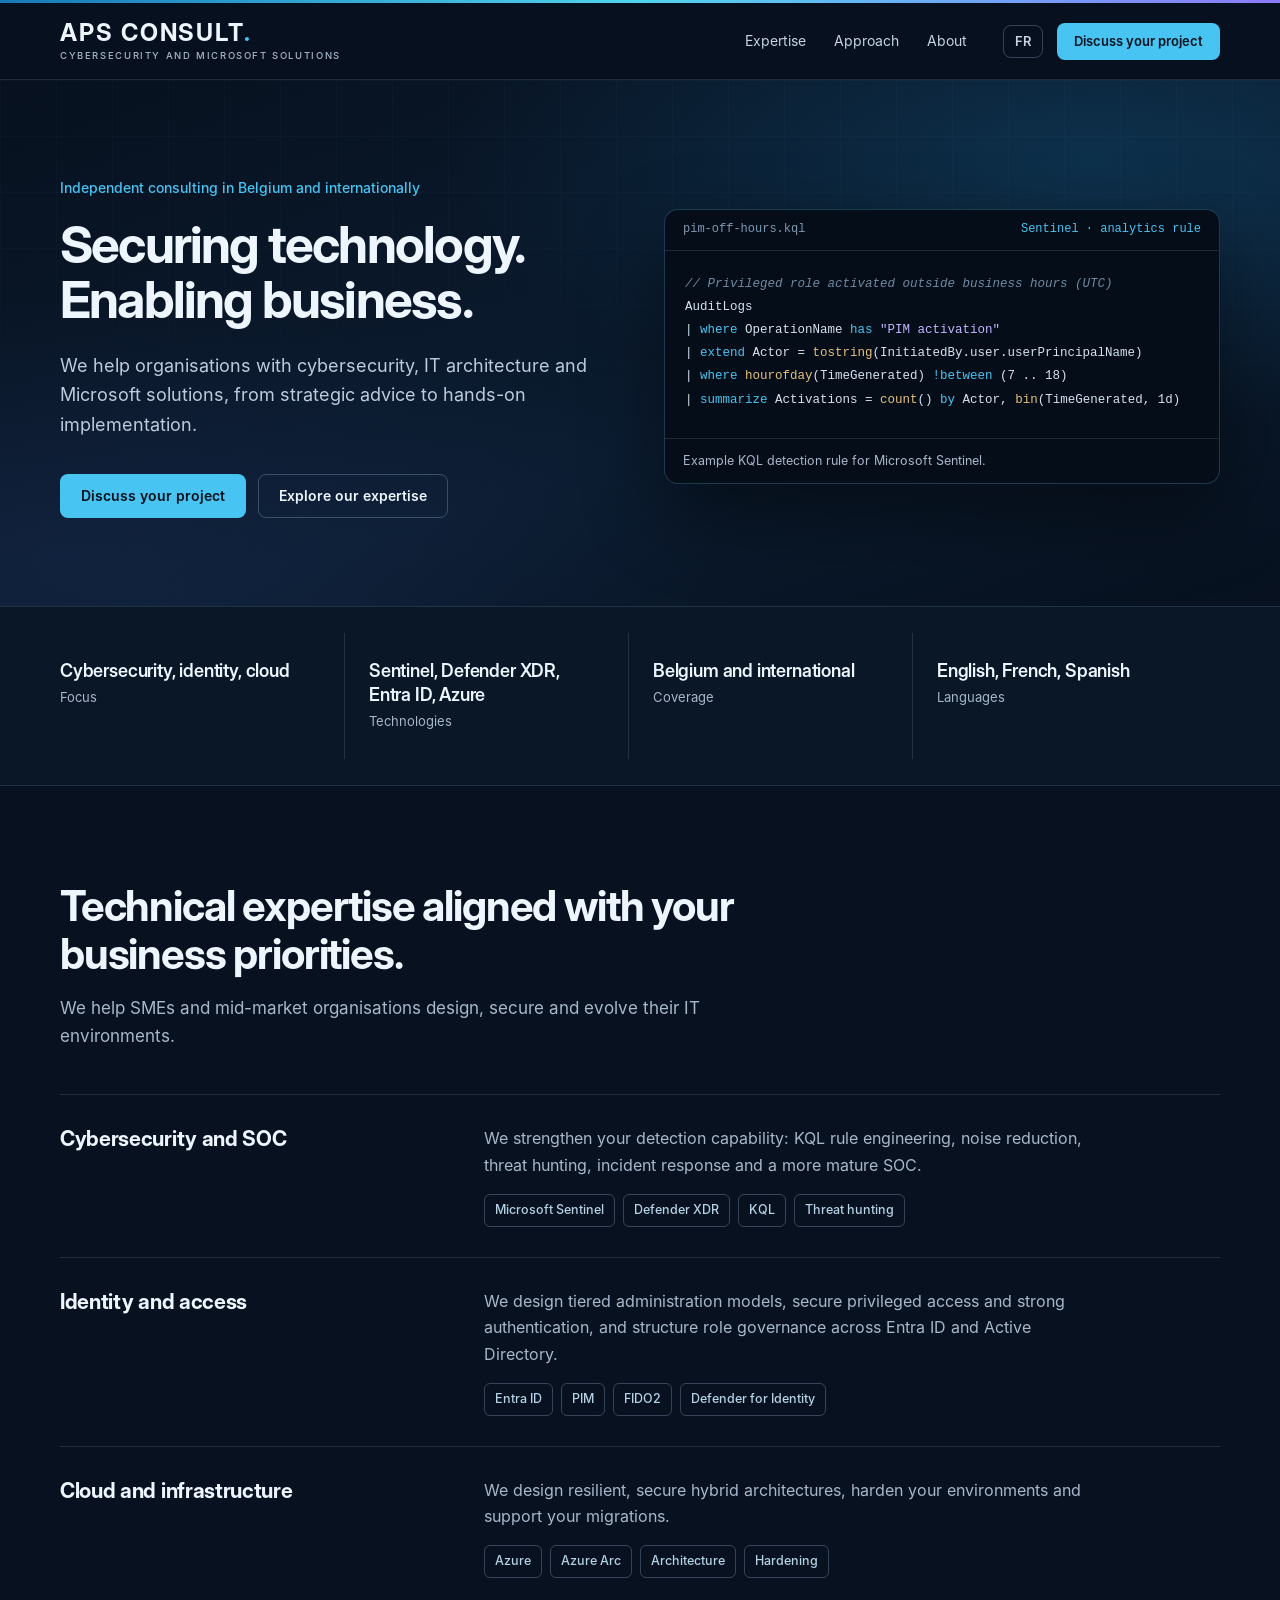
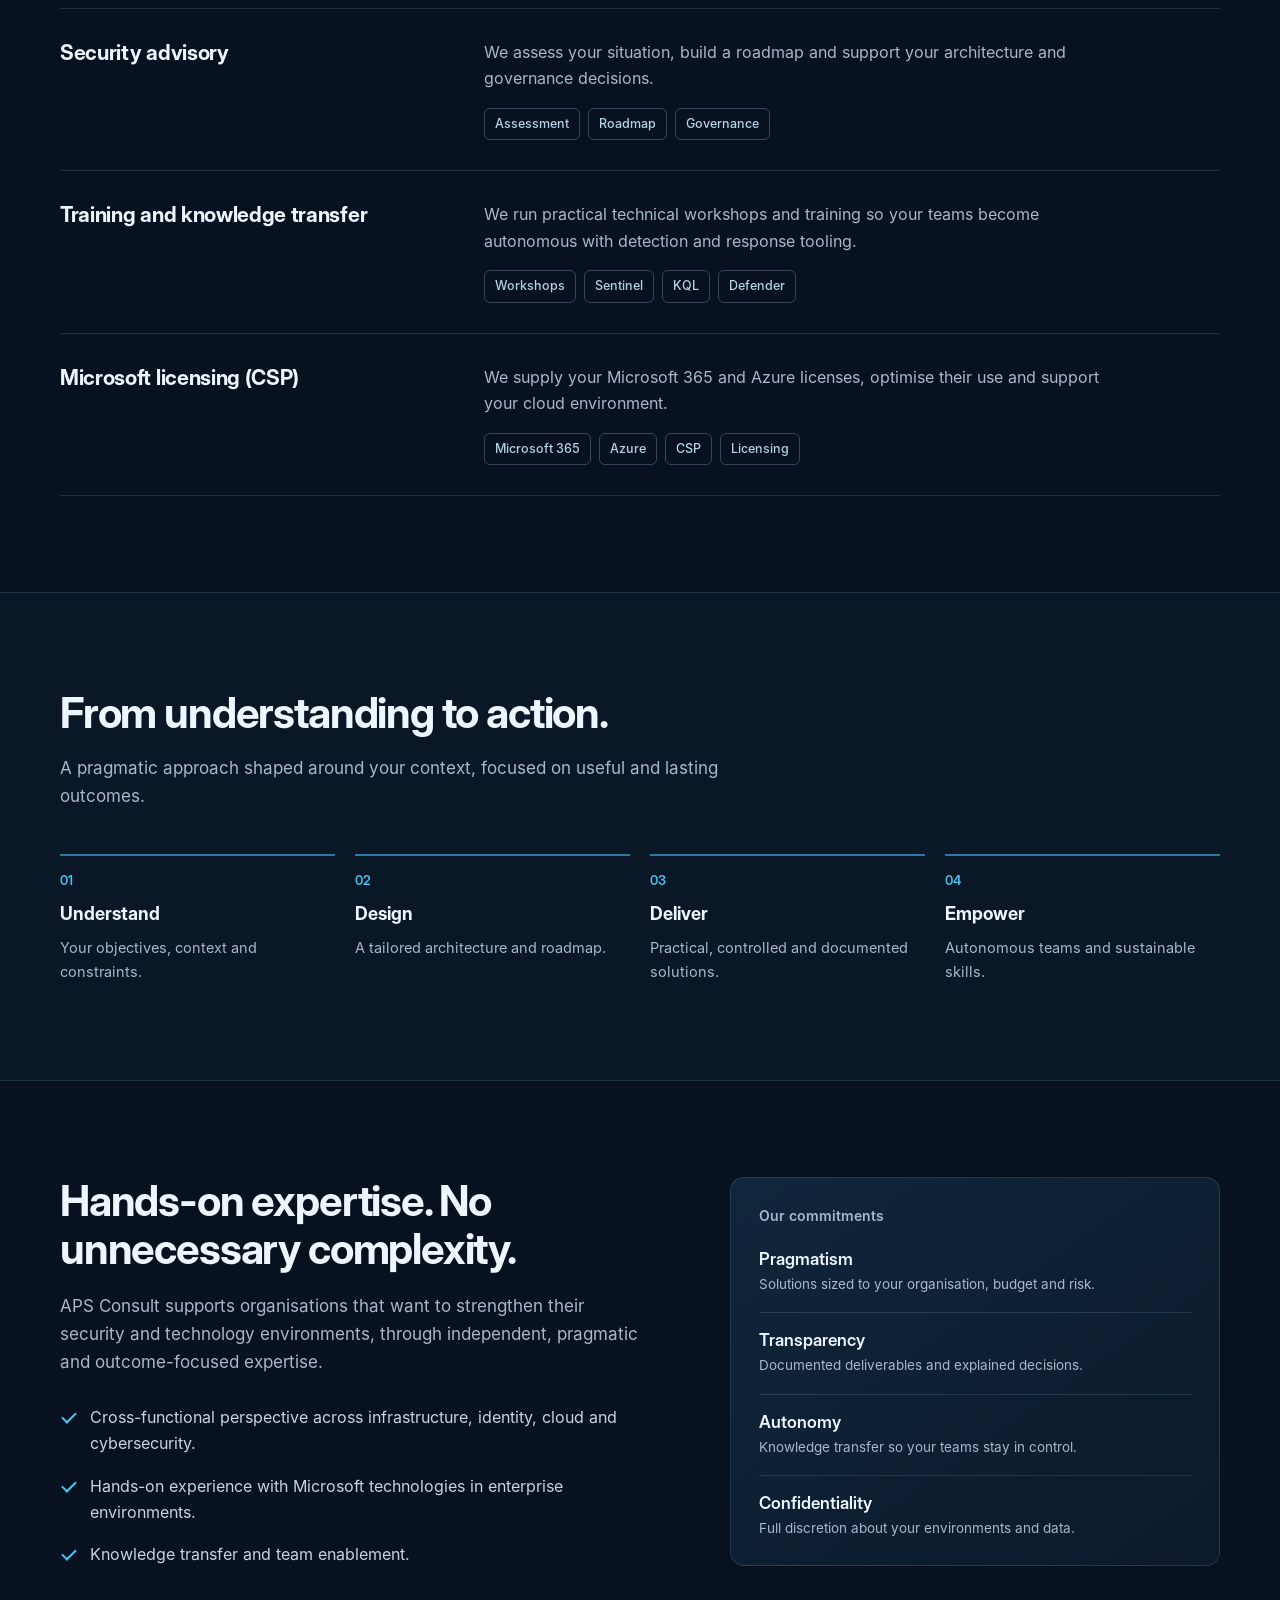
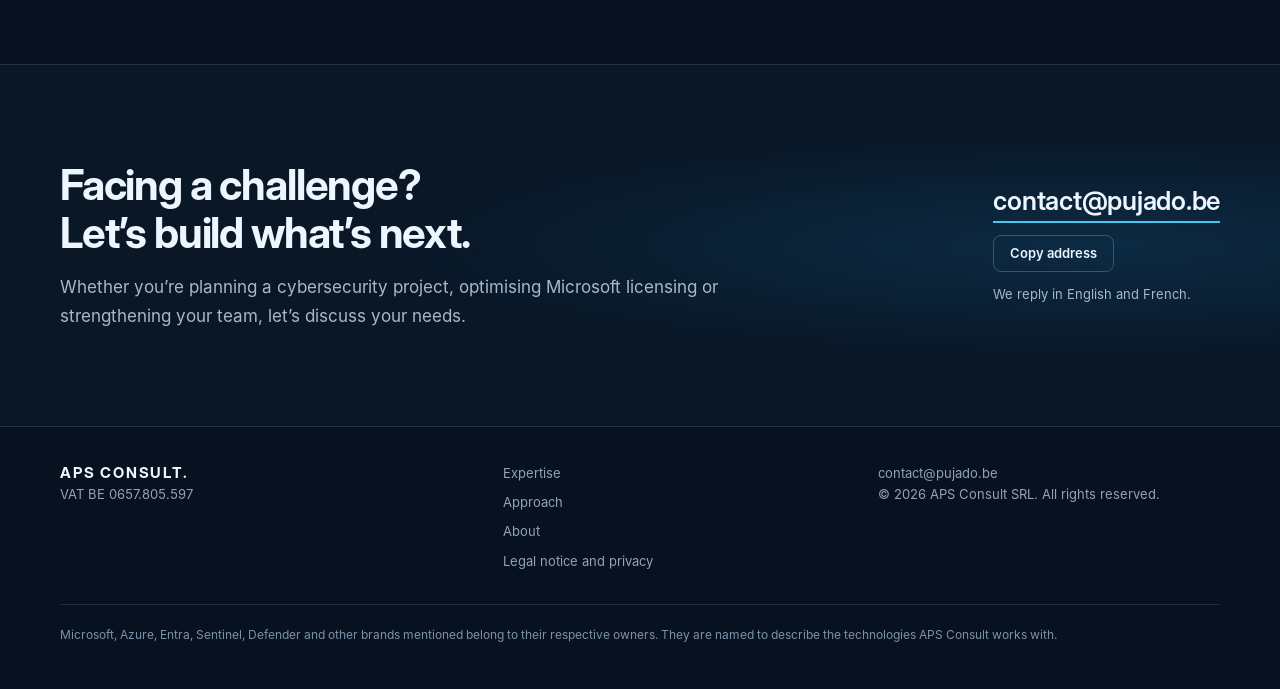
==== commit 59cc6c95: "Update footer to remove address details Removed address details from footer while retaining VAT info" ====
--- a/en/index.html
+++ b/en/index.html
@@ -103,7 +103,7 @@
 </div></section>
 </main>
 <footer><div class="wrap foot">
-  <div><strong>APS CONSULT.</strong><br>APS Consult SRL<br>Avenue du Clairpré 22, 1410 Waterloo<br>VAT BE 0657.805.597</div>
+  <div><strong>APS CONSULT.</strong><br>VAT BE 0657.805.597</div>
   <div><ul><li><a href="/en/#services">Expertise</a></li><li><a href="/en/#approach">Approach</a></li><li><a href="/en/#about">About</a></li><li><a href="/en/legal-notice.html">Legal notice and privacy</a></li></ul></div>
   <div><a href="mailto:contact@pujado.be">contact@pujado.be</a><br>© 2026 APS Consult SRL. All rights reserved.</div>
   <p class="fineprint">Microsoft, Azure, Entra, Sentinel, Defender and other brands mentioned belong to their respective owners. They are named to describe the technologies APS Consult works with.</p>
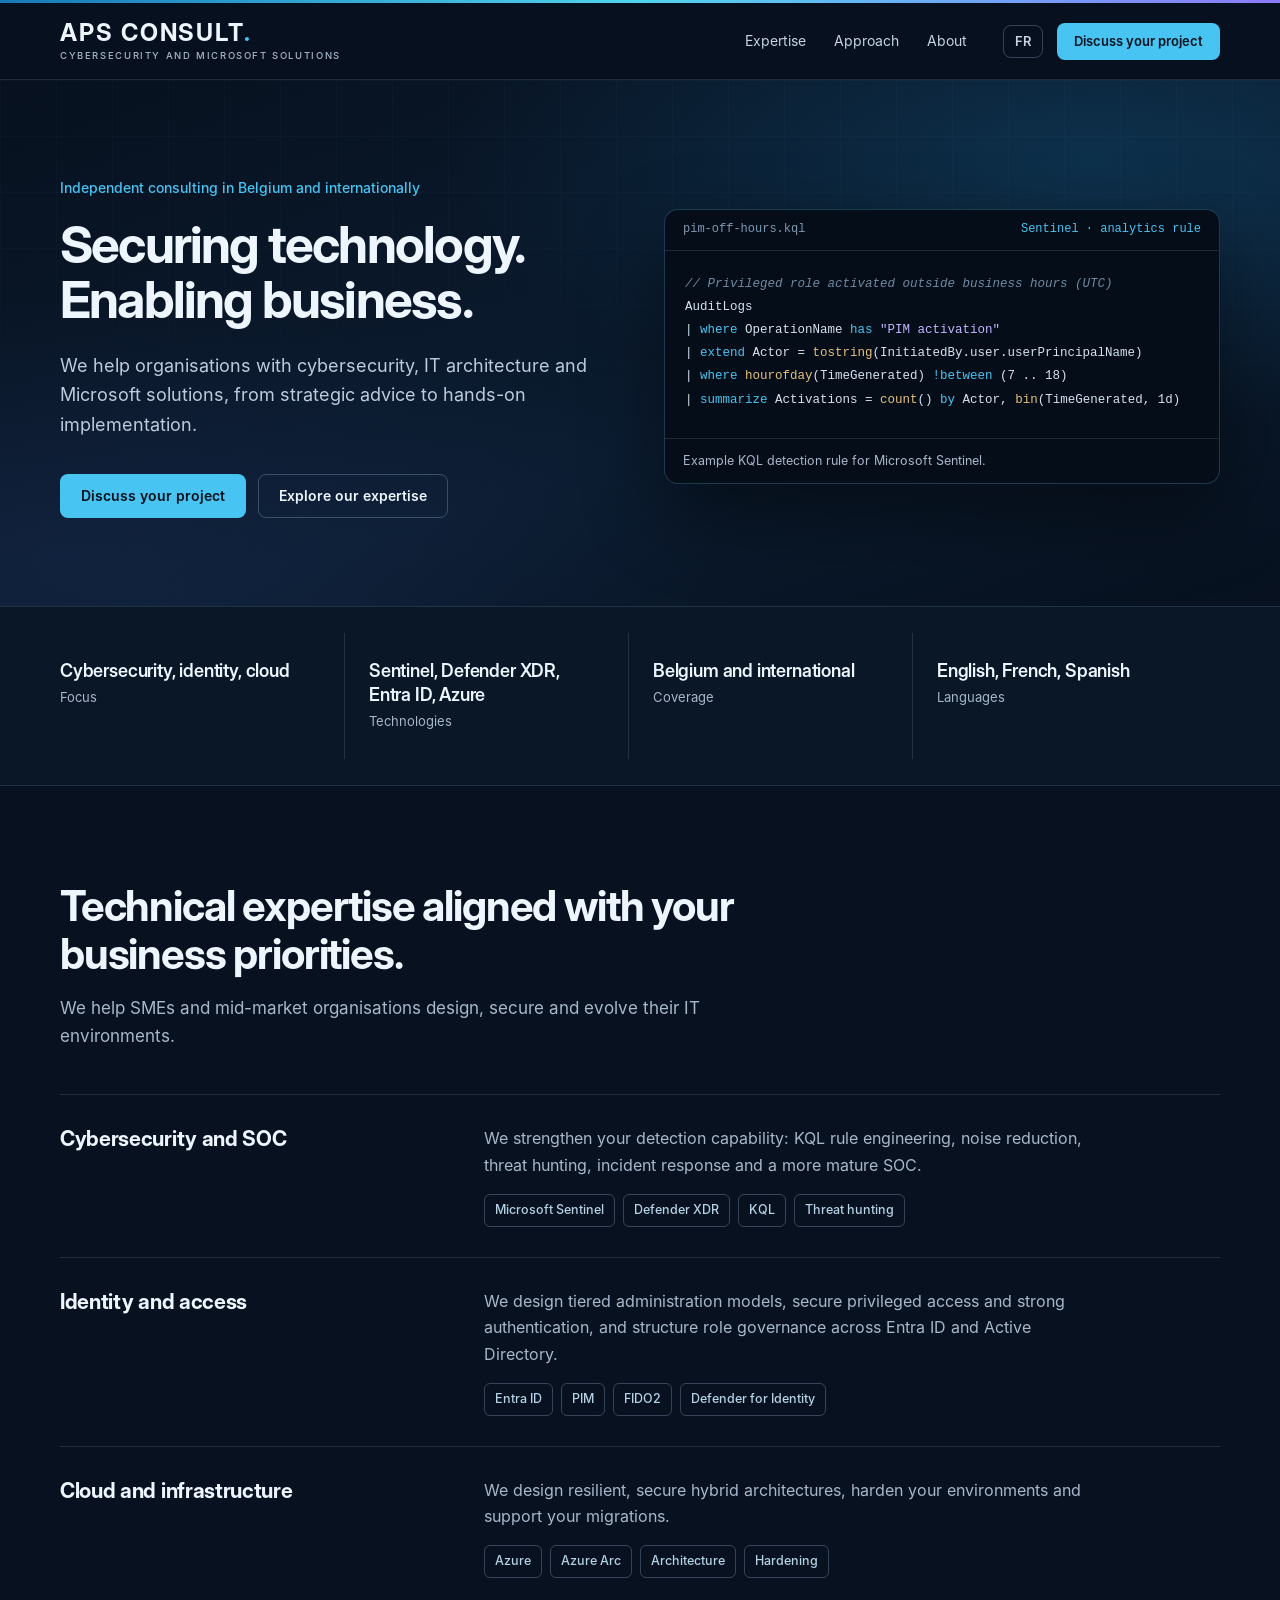
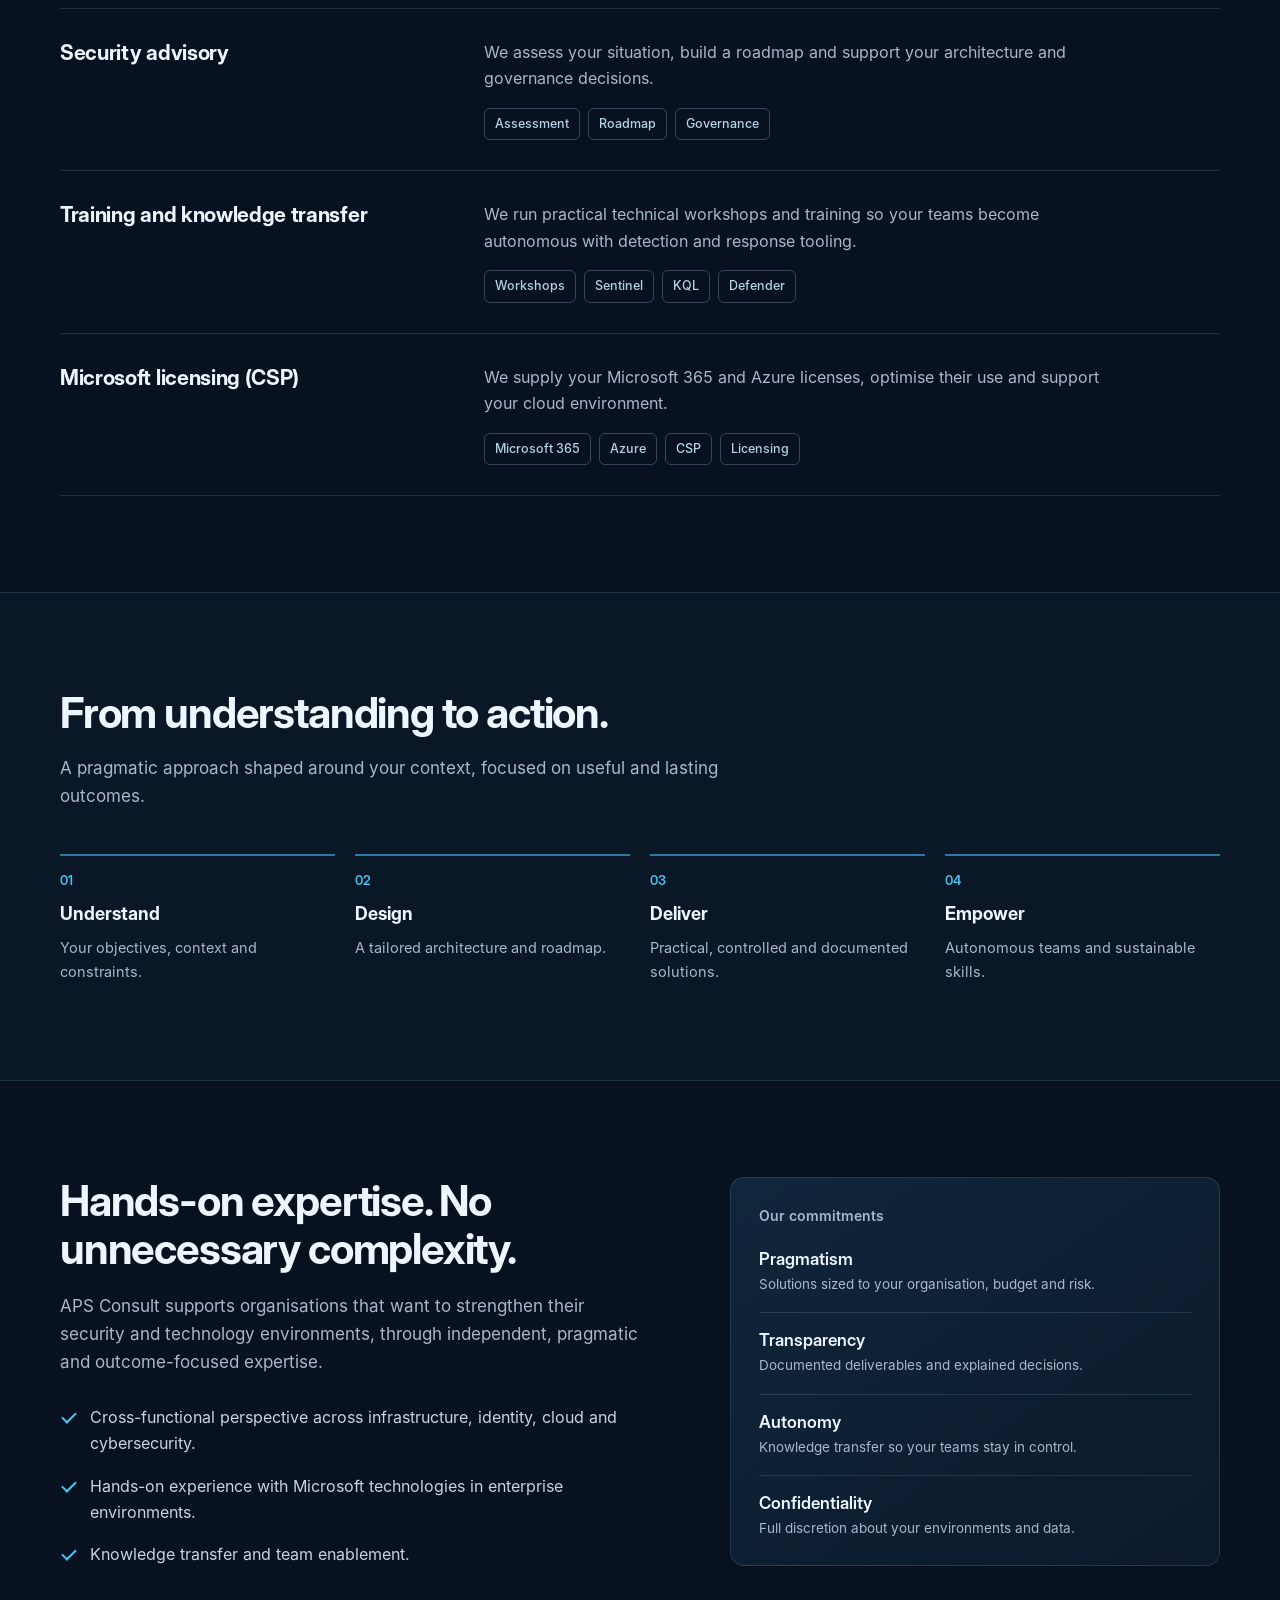
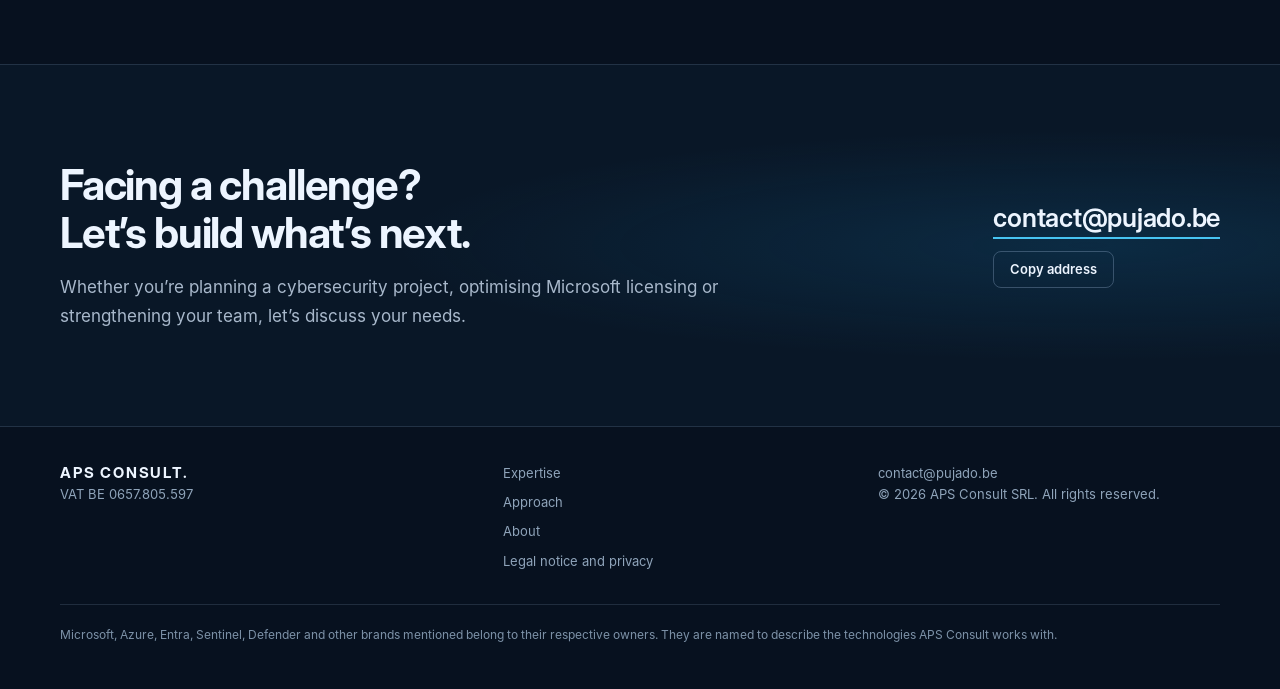
==== commit 1ab93af6: "Remove language reply note from contact section Removed the note about replying in English and Frenc" ====
--- a/en/index.html
+++ b/en/index.html
@@ -98,7 +98,6 @@
   <div class="contact-actions">
     <a class="mail" href="mailto:contact@pujado.be?subject=Contact%20from%20pujado.be">contact@pujado.be</a>
     <button class="btn ghost small js-only" type="button" data-copy="contact@pujado.be" data-done="Address copied">Copy address</button>
-    <small>We reply in English and French.</small>
   </div>
 </div></section>
 </main>
